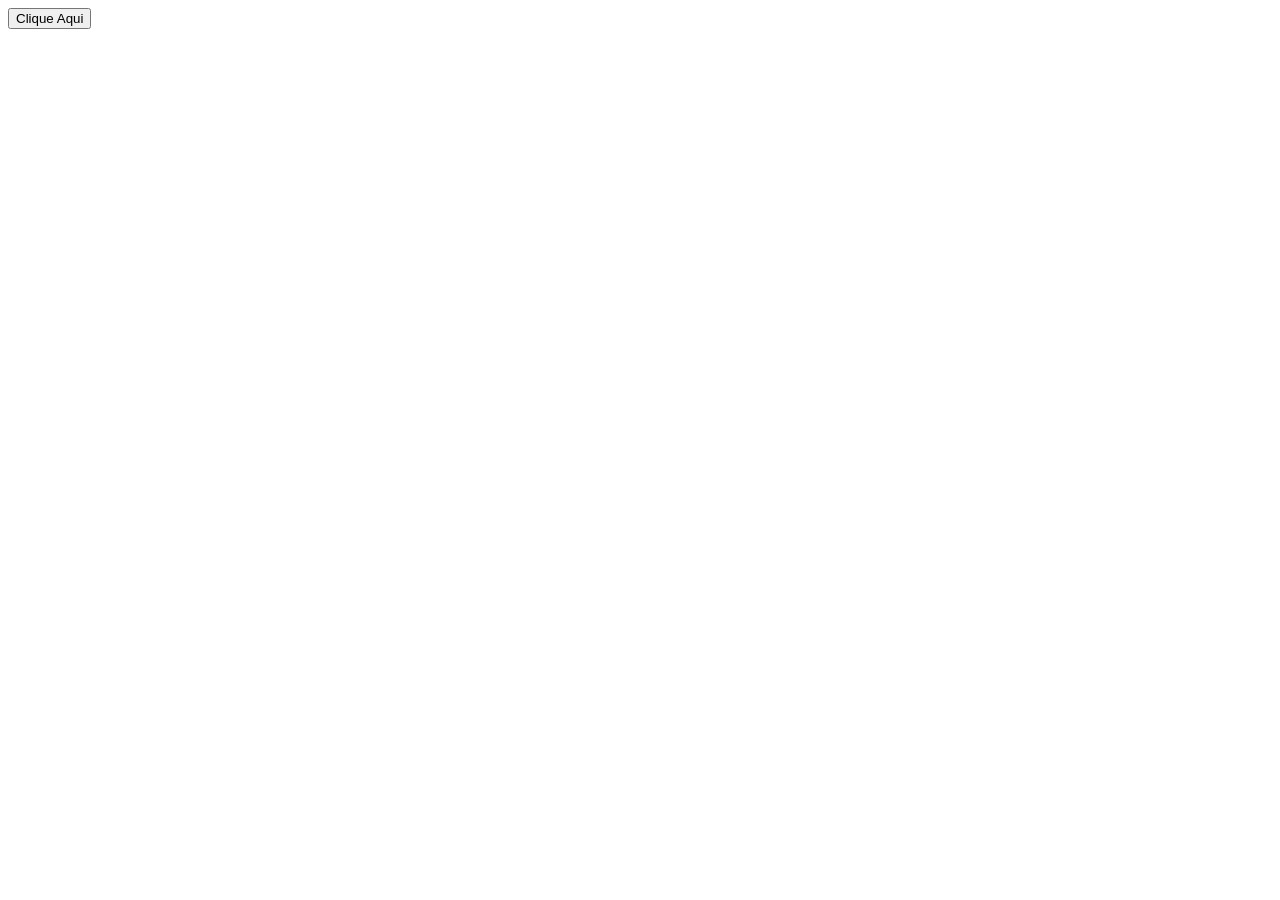
==== index.html @ 39d7e388 "Add files via upload" ====
<!DOCTYPE html>
<html lang="en">
<head>
    <meta charset="UTF-8">
    <meta name="viewport" content="width=device-width, initial-scale=1.0">
    <title>PetSave</title>
</head>
<body>
    <button>Clique Aqui</button>
</body>
</html>
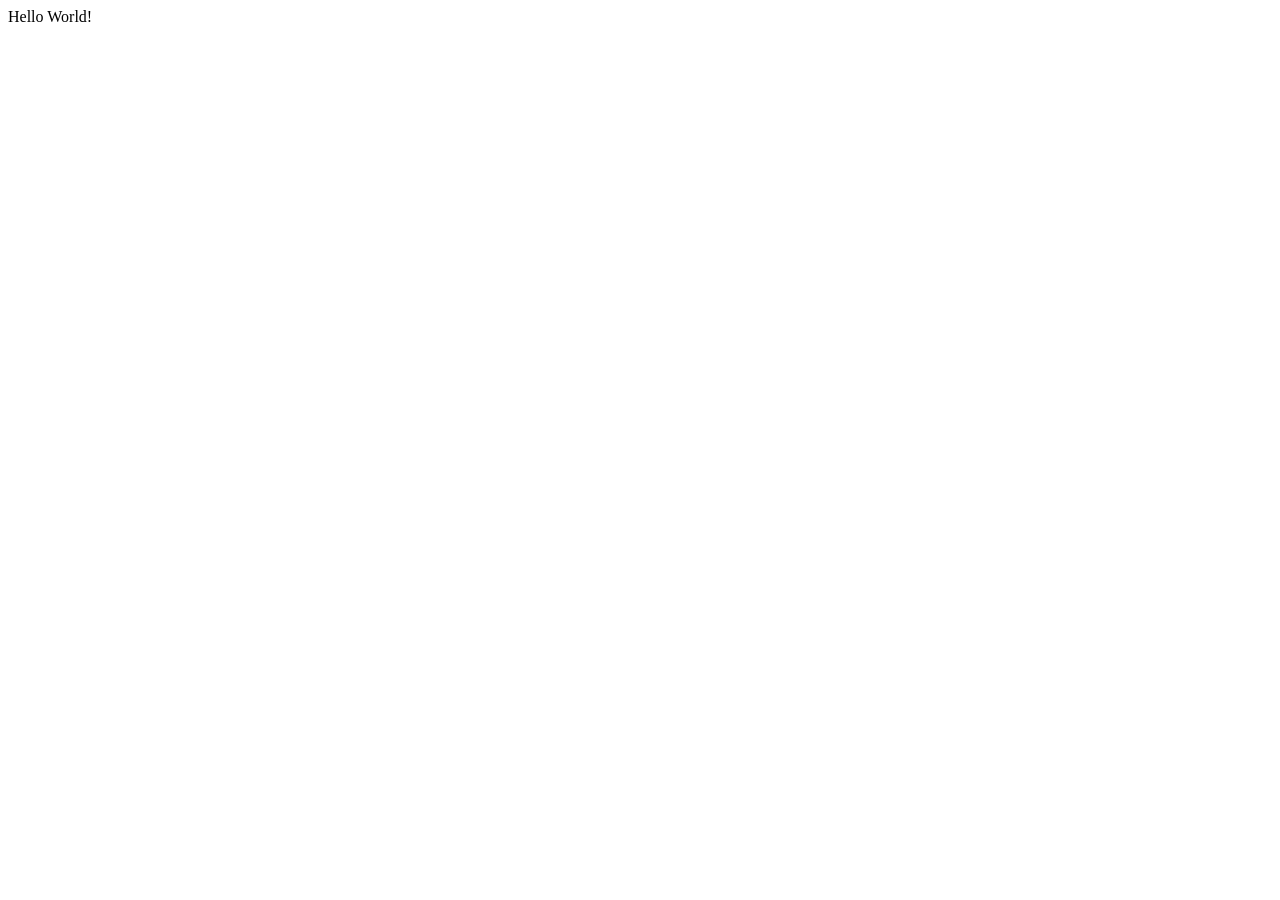
==== commit 3515763b: "Organizado pastas e criado esqueleto do projeto" ====
--- a/index.html
+++ b/index.html
@@ -1,11 +1,13 @@
 <!DOCTYPE html>
-<html lang="en">
+<html lang="pt-br">
 <head>
     <meta charset="UTF-8">
     <meta name="viewport" content="width=device-width, initial-scale=1.0">
     <title>PetSave</title>
+    <link rel="stylesheet" href="./Estilos/style.css">
 </head>
 <body>
-    <button>Clique Aqui</button>
+    Hello World!
+    <script src="../Js/script.js"></script>
 </body>
 </html>
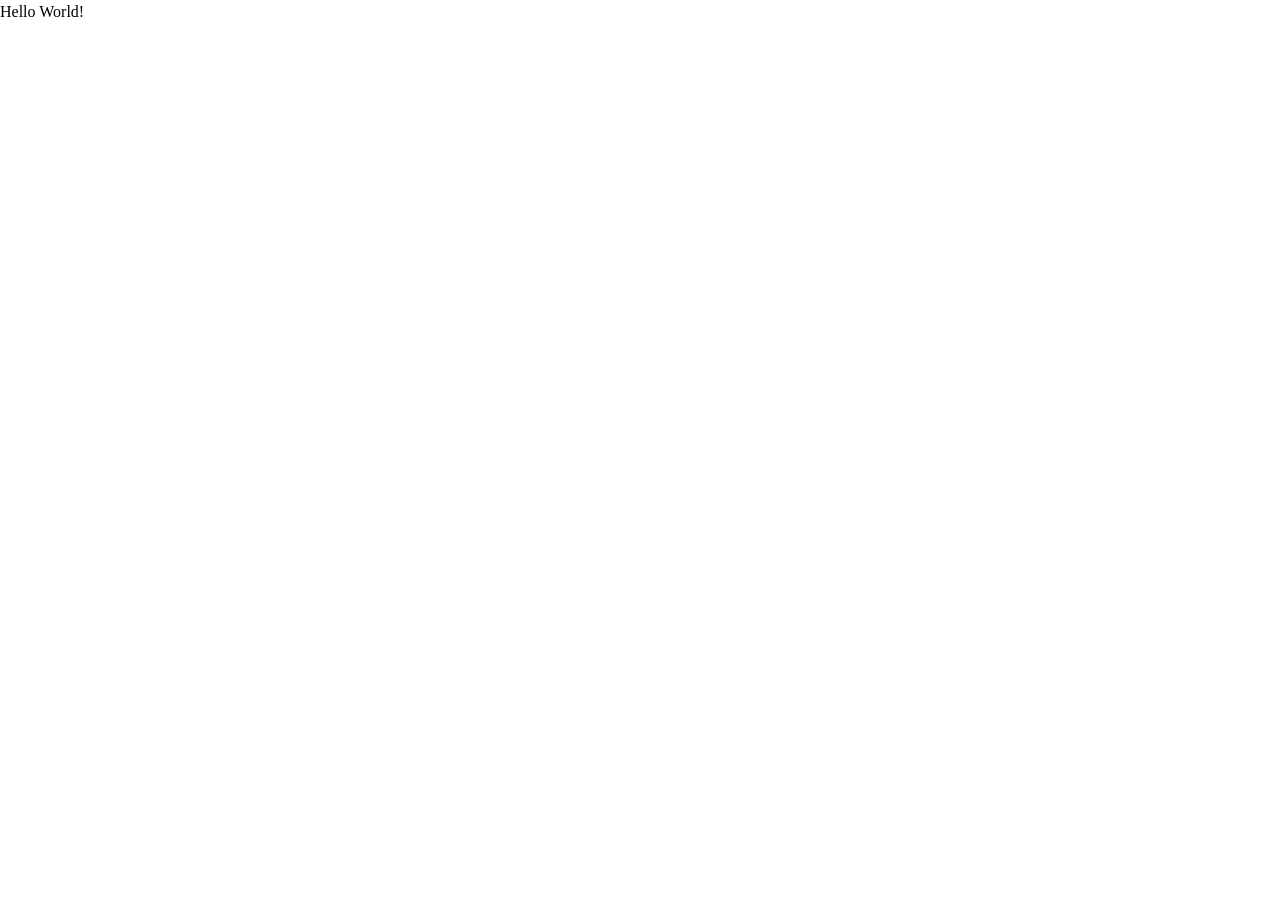
==== commit 81444d03: "Desenvolvido Login e Esqueci senha" ====
--- a/index.html
+++ b/index.html
@@ -4,6 +4,9 @@
     <meta charset="UTF-8">
     <meta name="viewport" content="width=device-width, initial-scale=1.0">
     <title>PetSave</title>
+    <link rel="preconnect" href="https://fonts.googleapis.com">
+    <link rel="preconnect" href="https://fonts.gstatic.com" crossorigin>
+    <link href="https://fonts.googleapis.com/css2?family=Cactus+Classical+Serif&family=Oi&family=Poppins:ital,wght@0,100;0,200;0,300;0,400;0,500;0,600;0,700;0,800;0,900;1,100;1,200;1,300;1,400;1,500;1,600;1,700;1,800;1,900&display=swap" rel="stylesheet">
     <link rel="stylesheet" href="./Estilos/style.css">
 </head>
 <body>
--- a/Estilos/style.css
+++ b/Estilos/style.css
@@ -0,0 +1,149 @@
+/* 1. Use a more-intuitive box-sizing model */
+*, *::before, *::after {
+  box-sizing: border-box;
+}
+
+/* 2. Remove default margin */
+*:not(dialog) {
+  margin: 0;
+}
+
+/* 3. Enable keyword animations */
+@media (prefers-reduced-motion: no-preference) {
+  html {
+    interpolate-size: allow-keywords;
+  }
+}
+
+body {
+  /* 4. Increase line-height */
+  line-height: 1.5;
+  /* 5. Improve text rendering */
+  -webkit-font-smoothing: antialiased;
+}
+
+/* 6. Improve media defaults */
+img, picture, video, canvas, svg {
+  display: block;
+  max-width: 100%;
+}
+
+/* 7. Inherit fonts for form controls */
+input, button, textarea, select {
+  font: inherit;
+}
+
+/* 8. Avoid text overflows */
+p, h1, h2, h3, h4, h5, h6 {
+  overflow-wrap: break-word;
+}
+
+/* 9. Improve line wrapping */
+p {
+  text-wrap: pretty;
+}
+h1, h2, h3, h4, h5, h6 {
+  text-wrap: balance;
+}
+
+/*
+  10. Create a root stacking context
+*/
+#root, #__next {
+  isolation: isolate;
+}
+
+input{
+    display: block;
+    border: 1px solid #FDBC43;
+    border-radius: 5px;
+    padding: 5px 10px;
+    width: 100%;
+    margin-bottom: 20px;
+}
+
+html, body {
+  width: 100%;
+  height: 100%;
+}
+
+
+/* Variáveis Globais */
+
+.titulo-white{
+    font-size: 3rem;
+    color: #fff;
+    font-family: "Oi", "Abril Fatface", Georgia, serif;
+    font-weight: lighter;
+}
+
+.titulo-dark{
+    font-size: 3rem;
+    color: #474747;
+    font-family: "Oi", "Abril Fatface", Georgia, serif;
+    font-weight: lighter;
+}
+
+.titulo-dark-l{
+    font-size: 1.5rem;
+    color: #474747;
+    font-family: "Cactus Classical Serif", "Abril Fatface", Georgia, serif;
+    margin-bottom: 10px;
+}
+
+.fonte-l{
+    font-family: "Poppins", sans-serif;
+    font-size: 1.25rem;
+}
+
+.fonte-r{
+    font-family: "Poppins", sans-serif;
+    font-size: 0.9rem;
+    color: #333;
+}
+
+.white{
+    color: #fff;
+}
+
+.dark{
+    color: #333;
+}
+
+.btn-roxo{
+    font-weight: 600;
+    font-size: 1rem;
+    font-family: "Poppins", sans-serif;
+    color: #fff;
+    background-color: #6567DE;
+    border: none;
+    border-radius: 25px;
+    width: 100%;
+    padding: 10px;
+    box-sizing: border-box;
+    transition: ease .3s;
+}
+
+.btn-roxo:hover{
+    transform: scale(1.01);
+    background-color: #5153c4;
+}
+
+.btn-amarelo{
+    font-weight: 600;
+    display: inline-block;
+    font-size: 1rem;
+    font-family: "Poppins", sans-serif;
+    color: #333;
+    background-color: #FDBC43;
+    border: none;
+    border-radius: 25px;
+    padding: 10px 30px;
+    box-sizing: border-box;
+    transition: ease .3s;
+}
+
+.btn-amarelo:hover{
+    transform: scale(1.01);
+    background-color: #f5b745;
+}
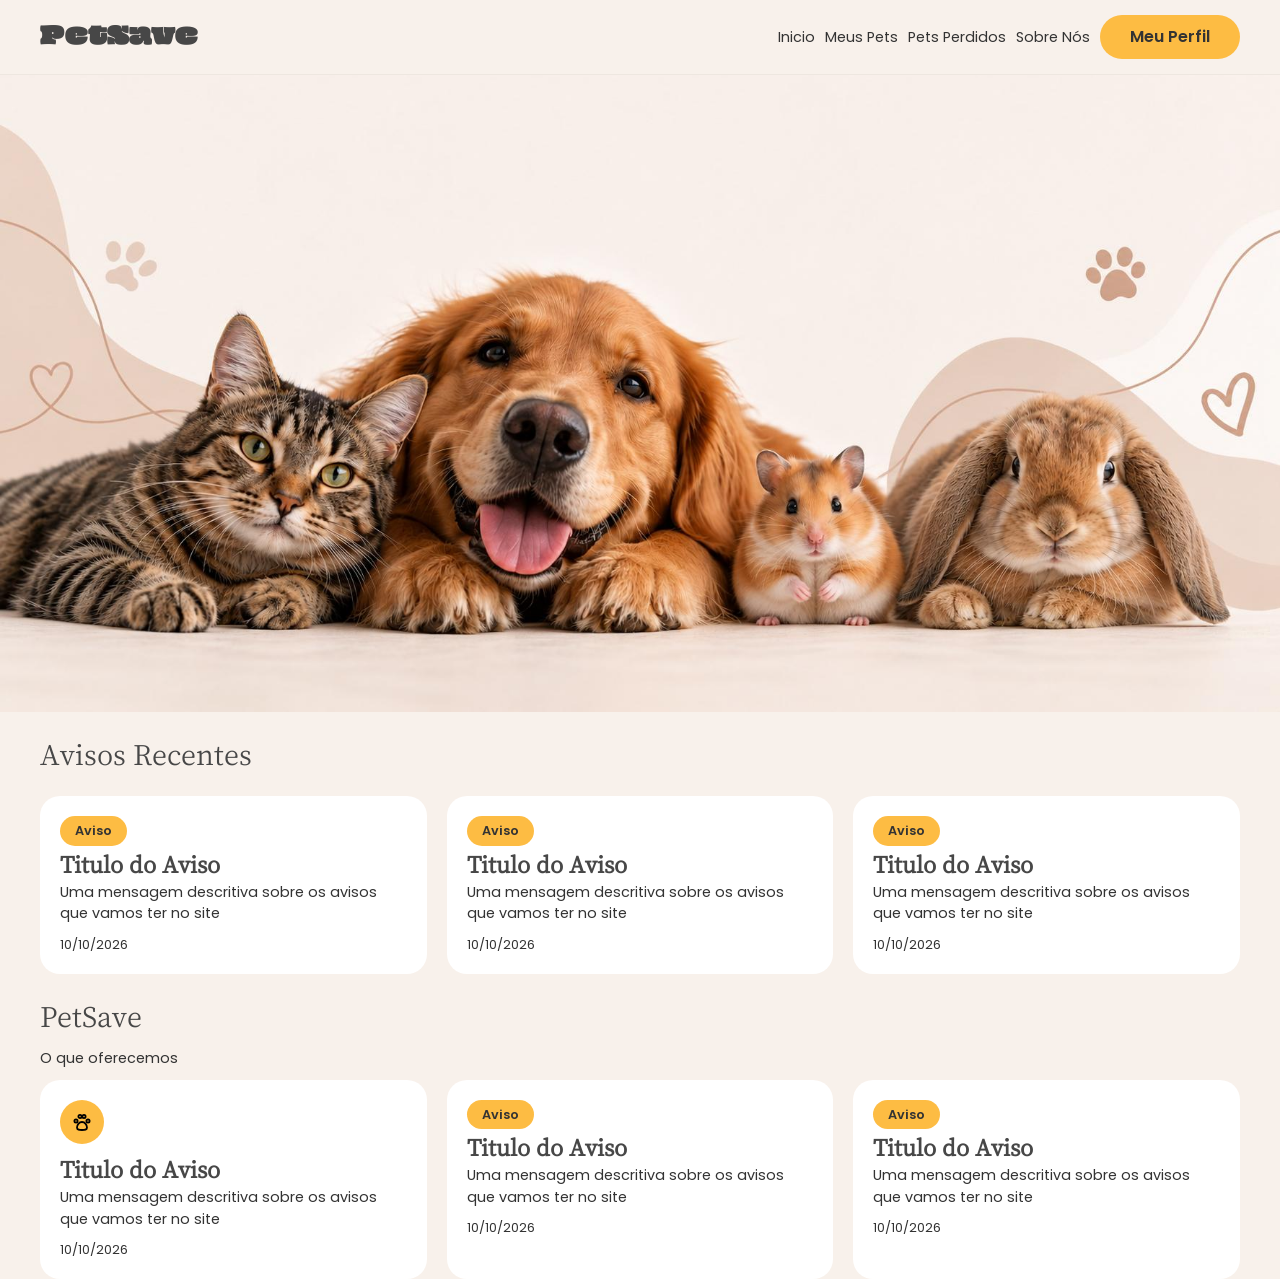
==== commit fe9413be: "Finalizado Login e Iniciado Inicio" ====
--- a/index.html
+++ b/index.html
@@ -8,9 +8,81 @@
     <link rel="preconnect" href="https://fonts.gstatic.com" crossorigin>
     <link href="https://fonts.googleapis.com/css2?family=Cactus+Classical+Serif&family=Oi&family=Poppins:ital,wght@0,100;0,200;0,300;0,400;0,500;0,600;0,700;0,800;0,900;1,100;1,200;1,300;1,400;1,500;1,600;1,700;1,800;1,900&display=swap" rel="stylesheet">
     <link rel="stylesheet" href="./Estilos/style.css">
+    <link rel="stylesheet" href="Estilos/inicio.css">
 </head>
 <body>
-    Hello World!
+    <nav class="nav">
+        <div class="nav-container">
+            <a href="./index.html"><h1 class="titulo-nav">PetSave</h1></a>
+            <ul class="nav-btn">
+                <li><a href="./index.html" class="fonte-r nav-a">Inicio</a></li>
+                <li><a href="./Paginas/meusPets.html" class="fonte-r nav-a">Meus Pets</a></li>
+                <li><a href="./Paginas/petsPerdidos.html" class="fonte-r nav-a">Pets Perdidos</a></li>
+                <li><a href="./Paginas/sobreNos.html" class="fonte-r nav-a">Sobre Nós</a></li>
+                <li><a href="./Paginas/meuPerfil.html" class="btn-amarelo">Meu Perfil</a></li>
+            </ul>
+        </div>
+    </nav>
+    <div>
+        <img src="./Media/Foto_Animais.jpg" alt="">
+    </div>
+
+    <section class="background">
+        <div class="container">
+            <h1 class="titulo-dark-xl">Avisos Recentes</h1>
+            <div class="cards-aviso">
+                <div class="card-aviso">
+                    <h3 class="btn-amarelo-s">Aviso</h3>
+                    <h2 class="titulo-dark-l bold">Titulo do Aviso</h2>
+                    <p class="fonte-r">Uma mensagem descritiva sobre os avisos que vamos ter no site</p>
+                    <p class="fonte-s">10/10/2026</p>
+                </div>
+
+                <div class="card-aviso">
+                    <h3 class="btn-amarelo-s">Aviso</h3>
+                    <h2 class="titulo-dark-l bold">Titulo do Aviso</h2>
+                    <p class="fonte-r">Uma mensagem descritiva sobre os avisos que vamos ter no site</p>
+                    <p class="fonte-s">10/10/2026</p>
+                </div>
+
+                <div class="card-aviso">
+                    <h3 class="btn-amarelo-s">Aviso</h3>
+                    <h2 class="titulo-dark-l bold">Titulo do Aviso</h2>
+                    <p class="fonte-r">Uma mensagem descritiva sobre os avisos que vamos ter no site</p>
+                    <p class="fonte-s">10/10/2026</p>
+                </div>
+            </div>
+        </div>
+    </section>
+
+    <section class="background">
+        <div class="container">
+            <h1 class="titulo-dark-xl">PetSave</h1>
+            <p class="fonte-r">O que oferecemos</p>
+            <div class="cards-petSave">
+                <div class="card-aviso">
+                    <img src="./Media/icones-petsave/icones-petsave/svg/patinha.svg" alt="Pata" class="btn-s">
+                    <h2 class="titulo-dark-l bold">Titulo do Aviso</h2>
+                    <p class="fonte-r">Uma mensagem descritiva sobre os avisos que vamos ter no site</p>
+                    <p class="fonte-s">10/10/2026</p>
+                </div>
+
+                <div class="card-aviso">
+                    <h3 class="btn-amarelo-s">Aviso</h3>
+                    <h2 class="titulo-dark-l bold">Titulo do Aviso</h2>
+                    <p class="fonte-r">Uma mensagem descritiva sobre os avisos que vamos ter no site</p>
+                    <p class="fonte-s">10/10/2026</p>
+                </div>
+
+                <div class="card-aviso">
+                    <h3 class="btn-amarelo-s">Aviso</h3>
+                    <h2 class="titulo-dark-l bold">Titulo do Aviso</h2>
+                    <p class="fonte-r">Uma mensagem descritiva sobre os avisos que vamos ter no site</p>
+                    <p class="fonte-s">10/10/2026</p>
+                </div>
+            </div>
+        </div>
+    </section>
     <script src="../Js/script.js"></script>
 </body>
 </html>
--- a/Estilos/style.css
+++ b/Estilos/style.css
@@ -1,65 +1,159 @@
-/* 1. Use a more-intuitive box-sizing model */
-*, *::before, *::after {
+/* Reset moderno e completo */
+*,
+*::before,
+*::after {
   box-sizing: border-box;
 }
 
-/* 2. Remove default margin */
-*:not(dialog) {
+* {
   margin: 0;
-}
-
-/* 3. Enable keyword animations */
-@media (prefers-reduced-motion: no-preference) {
-  html {
-    interpolate-size: allow-keywords;
-  }
+  padding: 0;
+}
+
+html {
+  -webkit-text-size-adjust: 100%;
+  text-size-adjust: 100%;
+  tab-size: 4;
+  scroll-behavior: smooth;
 }
 
 body {
-  /* 4. Increase line-height */
+  min-height: 100vh;
   line-height: 1.5;
-  /* 5. Improve text rendering */
   -webkit-font-smoothing: antialiased;
-}
-
-/* 6. Improve media defaults */
-img, picture, video, canvas, svg {
+  -moz-osx-font-smoothing: grayscale;
+  text-rendering: optimizeSpeed;
+}
+
+h1, h2, h3, h4, h5, h6 {
+  font-size: inherit;
+  font-weight: inherit;
+  text-wrap: balance;
+}
+
+p, li, figcaption {
+  text-wrap: pretty;
+  overflow-wrap: break-word;
+}
+
+ul, ol, menu {
+  list-style: none;
+}
+
+a {
+  color: inherit;
+  text-decoration: none;
+}
+
+img, picture, video, canvas, svg, audio, iframe, embed, object {
   display: block;
   max-width: 100%;
 }
 
-/* 7. Inherit fonts for form controls */
-input, button, textarea, select {
+img, video {
+  height: auto;
+}
+
+button, input, select, textarea, optgroup {
   font: inherit;
-}
-
-/* 8. Avoid text overflows */
-p, h1, h2, h3, h4, h5, h6 {
-  overflow-wrap: break-word;
-}
-
-/* 9. Improve line wrapping */
-p {
-  text-wrap: pretty;
-}
-h1, h2, h3, h4, h5, h6 {
-  text-wrap: balance;
-}
-
-/*
-  10. Create a root stacking context
-*/
-#root, #__next {
-  isolation: isolate;
+  color: inherit;
+  letter-spacing: inherit;
+  background: none;
+  border: 0;
+  border-radius: 0;
+}
+
+button, [type="button"], [type="submit"], [type="reset"], select, summary {
+  cursor: pointer;
+}
+
+button:disabled, input:disabled, select:disabled, textarea:disabled {
+  cursor: not-allowed;
+}
+
+textarea {
+  resize: vertical;
+}
+
+table {
+  border-collapse: collapse;
+  border-spacing: 0;
+}
+
+th {
+  text-align: inherit;
+}
+
+fieldset {
+  border: 0;
+  min-inline-size: 0;
+}
+
+hr {
+  border: 0;
+  height: 0;
+  border-top: 1px solid;
+  color: inherit;
+}
+
+blockquote, q {
+  quotes: none;
+}
+
+blockquote::before, blockquote::after,
+q::before, q::after {
+  content: "";
+}
+
+small {
+  font-size: 80%;
+}
+
+sub, sup {
+  font-size: 75%;
+  line-height: 0;
+  position: relative;
+  vertical-align: baseline;
+}
+
+sub { bottom: -0.25em; }
+sup { top: -0.5em; }
+
+code, kbd, samp, pre {
+  font-family: ui-monospace, SFMono-Regular, Menlo, Consolas, monospace;
+  font-size: 1em;
+}
+
+[hidden] {
+  display: none !important;
+}
+
+:focus-visible {
+  outline: 2px solid currentColor;
+  outline-offset: 2px;
+}
+
+/* Remove setas de campos numéricos e o X de campos de busca */
+input[type="number"]::-webkit-inner-spin-button,
+input[type="number"]::-webkit-outer-spin-button,
+input[type="search"]::-webkit-search-cancel-button {
+  -webkit-appearance: none;
+  appearance: none;
+}
+input[type="number"] {
+  -moz-appearance: textfield;
+  appearance: textfield;
 }
 
 input{
     display: block;
     border: 1px solid #FDBC43;
     border-radius: 5px;
-    padding: 5px 10px;
+    padding: 10px 15px;
     width: 100%;
     margin-bottom: 20px;
+    font-family: "Poppins", sans-serif;
+    font-size: 0.9rem;
 }
 
 html, body {
@@ -67,6 +161,10 @@
   height: 100%;
 }
 
+img{
+  display: block;
+  max-width: 100%;
+}
 
 /* Variáveis Globais */
 
@@ -84,10 +182,23 @@
     font-weight: lighter;
 }
 
+.titulo-nav{
+    font-size: 1.5rem;
+    color: #474747;
+    font-family: "Oi", "Abril Fatface", Georgia, serif;
+    font-weight: lighter;
+}
+
 .titulo-dark-l{
     font-size: 1.5rem;
     color: #474747;
     font-family: "Cactus Classical Serif", "Abril Fatface", Georgia, serif;
+}
+
+.titulo-dark-xl{
+    font-size: 1.85rem;
+    color: #474747;
+    font-family: "Cactus Classical Serif", "Abril Fatface", Georgia, serif;
     margin-bottom: 10px;
 }
 
@@ -99,6 +210,13 @@
 .fonte-r{
     font-family: "Poppins", sans-serif;
     font-size: 0.9rem;
+    color: #333;
+    margin-bottom: 10px;
+}
+
+.fonte-s{
+    font-family: "Poppins", sans-serif;
+    font-size: 0.8rem;
     color: #333;
 }
 
@@ -147,3 +265,33 @@
     transform: scale(1.01);
     background-color: #f5b745;
 }
+
+.btn-amarelo-s{
+    font-weight: 600;
+    display: inline-block;
+    font-size: 0.80rem;
+    font-family: "Poppins", sans-serif;
+    color: #333;
+    background-color: #FDBC43;
+    border: none;
+    border-radius: 25px;
+    padding: 5px 15px;
+    box-sizing: border-box;
+    transition: ease .3s;
+}
+
+.btn-amarelo-s:hover{
+    transform: scale(1.01);
+    background-color: #f5b745;
+}
+
+.bold{
+  font-weight: bold;
+}
+
+.btn-s{
+  display: inline-block;
+  background-color: #FDBC43;
+  padding: 10px;
+  border-radius: 50%;
+}
--- a/Estilos/inicio.css
+++ b/Estilos/inicio.css
@@ -0,0 +1,86 @@
+body{
+    padding-top: 72px;    /* altura da nav, para o conteúdo não ficar por baixo dela */
+}
+
+.nav{
+    position: fixed;
+    top: 0;
+    left: 0;
+    width: 100%;          /* ocupa a largura toda */
+    box-sizing: border-box;
+    background-color: #f8f1eb;
+    border-bottom: 1px solid #eee7e0;
+    z-index: 100;
+}
+
+.nav-container{
+    padding-top: 15px;
+    padding-bottom: 15px;
+    max-width: 1200px;
+    margin: auto;
+    display: flex;
+    justify-content: space-between;
+    align-items: center;
+}
+
+.nav-btn{
+    display: flex;
+    gap: 10px;
+    align-items: center;
+
+}
+
+.nav-a{
+    position: relative;
+}
+
+.nav-a::before{
+    content: "";
+    position: absolute;
+    width: 0;
+    height: 2px;
+    background-color: #FDBC43;
+    top: 25px;
+    transition: ease-in-out 0.3s;
+}
+
+.nav-a:hover{
+    text-shadow: 0 0 0.5px currentColor, 0 0 0.5px currentColor;
+}
+
+.nav-a:hover::before{
+    width: 100%;
+}
+
+.background{
+    background-color: #f8f1eb;
+}
+
+.container{
+    padding-top: 20px;
+    max-width: 1200px;
+    margin: auto;
+}
+
+.cards-aviso{
+    margin-top: 20px;
+    display: grid;
+    grid-template-columns: repeat(3, 1fr);
+    gap: 20px;
+}
+
+.card-aviso{
+    background-color: #fff;
+    padding: 20px;
+    border-radius: 20px;
+    transition: ease-in-out 0.3s;
+}
+
+.card-aviso:hover{
+    transform: scale(1.02);
+}
+
+.cards-petSave{
+    display: flex;
+    gap: 20px;
+}
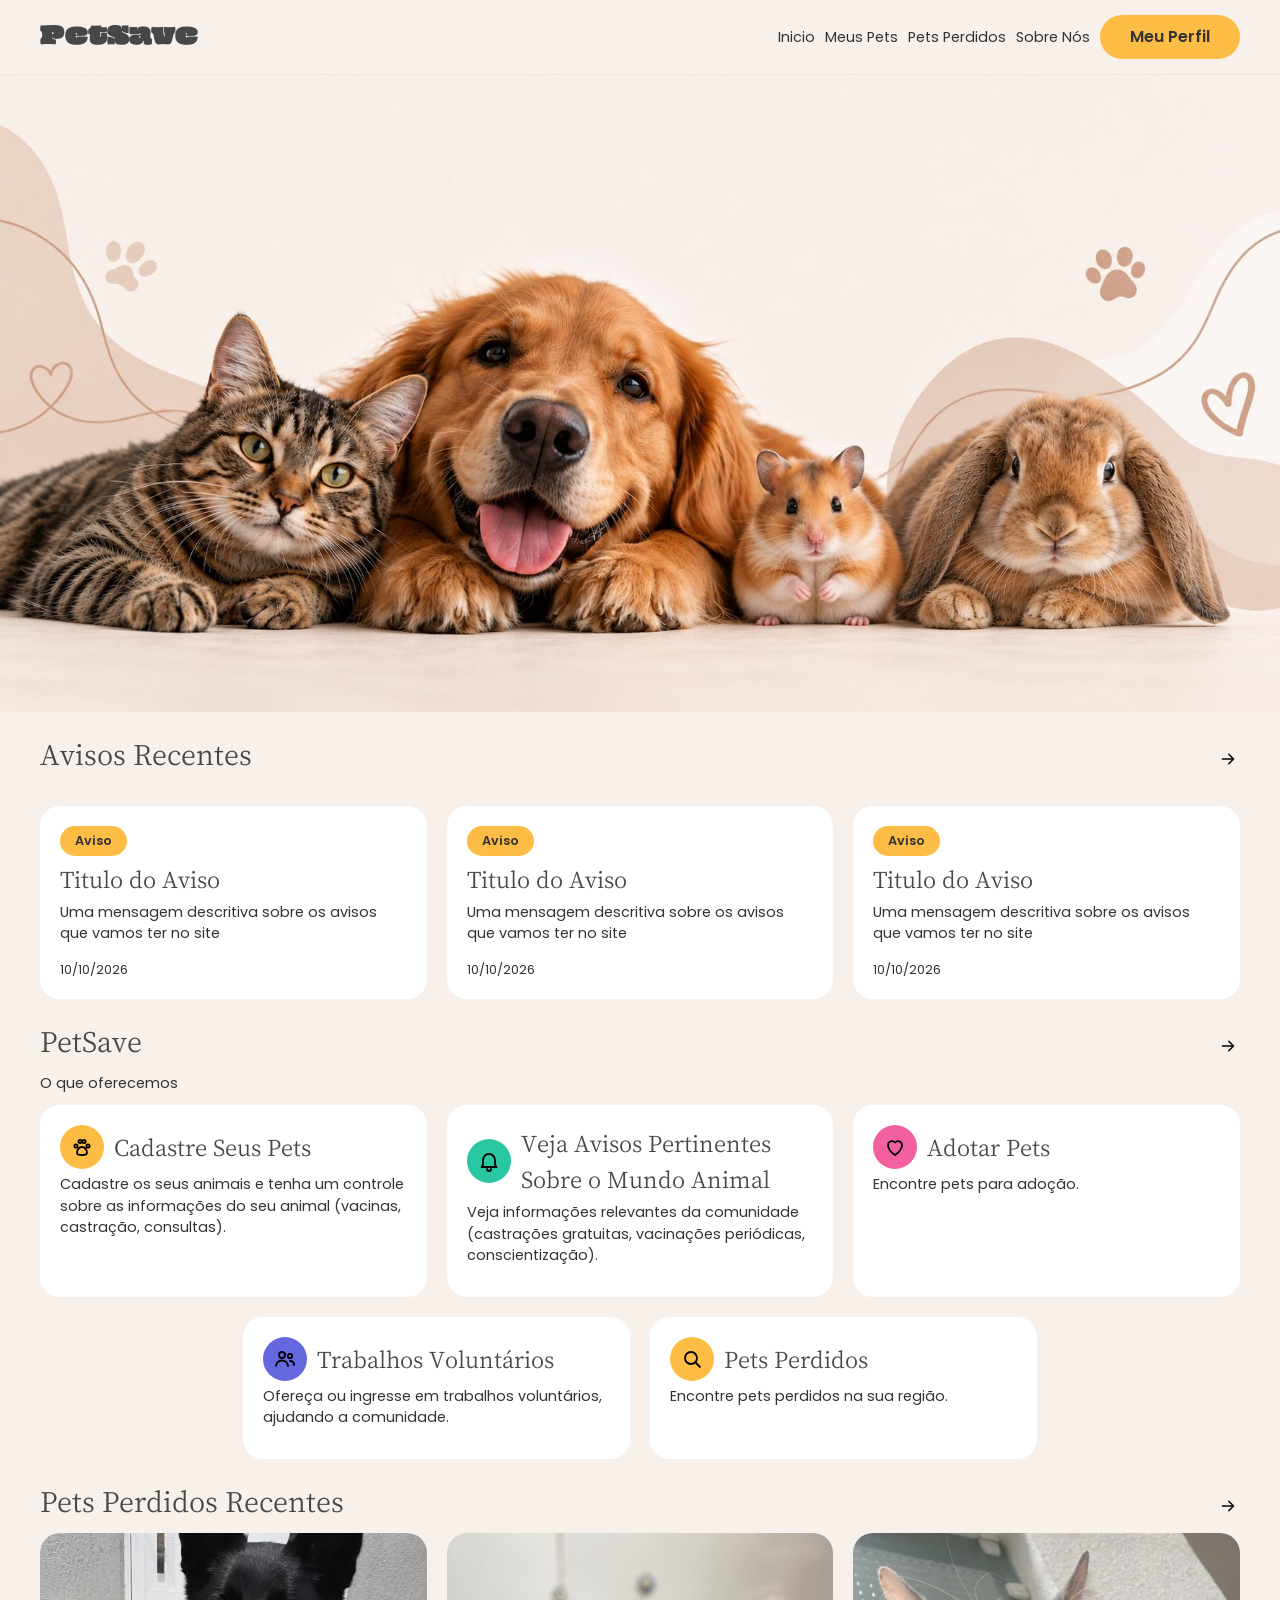
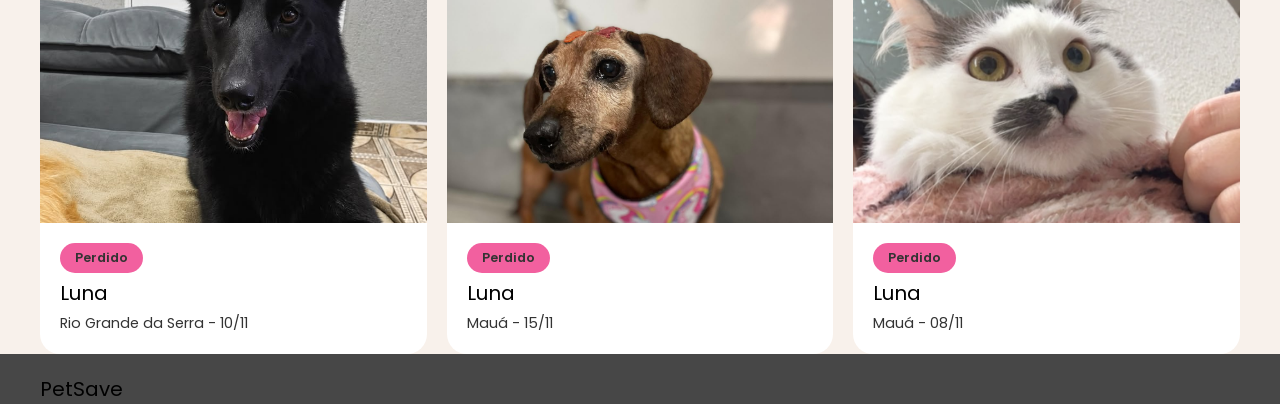
==== commit dede26a7: "Finalizado Página Inicial" ====
--- a/index.html
+++ b/index.html
@@ -1,88 +1,247 @@
-<!DOCTYPE html>
+<!doctype html>
 <html lang="pt-br">
-<head>
-    <meta charset="UTF-8">
-    <meta name="viewport" content="width=device-width, initial-scale=1.0">
+  <head>
+    <meta charset="UTF-8" />
+    <meta name="viewport" content="width=device-width, initial-scale=1.0" />
     <title>PetSave</title>
-    <link rel="preconnect" href="https://fonts.googleapis.com">
-    <link rel="preconnect" href="https://fonts.gstatic.com" crossorigin>
-    <link href="https://fonts.googleapis.com/css2?family=Cactus+Classical+Serif&family=Oi&family=Poppins:ital,wght@0,100;0,200;0,300;0,400;0,500;0,600;0,700;0,800;0,900;1,100;1,200;1,300;1,400;1,500;1,600;1,700;1,800;1,900&display=swap" rel="stylesheet">
-    <link rel="stylesheet" href="./Estilos/style.css">
-    <link rel="stylesheet" href="Estilos/inicio.css">
-</head>
-<body>
+    <link rel="icon" href="/favicon.ico" sizes="48x48" />
+    <link
+      rel="icon"
+      href="/Media/icones-petsave/icones-petsave/svg/favicon.svg"
+      type="image/svg+xml"
+    />
+    <link rel="apple-touch-icon" href="/apple-touch-icon.png" />
+    <link rel="preconnect" href="https://fonts.googleapis.com" />
+    <link rel="preconnect" href="https://fonts.gstatic.com" crossorigin />
+    <link
+      href="https://fonts.googleapis.com/css2?family=Cactus+Classical+Serif&family=Oi&family=Poppins:ital,wght@0,100;0,200;0,300;0,400;0,500;0,600;0,700;0,800;0,900;1,100;1,200;1,300;1,400;1,500;1,600;1,700;1,800;1,900&display=swap"
+      rel="stylesheet"
+    />
+    <link rel="stylesheet" href="./Estilos/style.css" />
+    <link rel="stylesheet" href="Estilos/inicio.css" />
+  </head>
+  <body>
     <nav class="nav">
-        <div class="nav-container">
-            <a href="./index.html"><h1 class="titulo-nav">PetSave</h1></a>
-            <ul class="nav-btn">
-                <li><a href="./index.html" class="fonte-r nav-a">Inicio</a></li>
-                <li><a href="./Paginas/meusPets.html" class="fonte-r nav-a">Meus Pets</a></li>
-                <li><a href="./Paginas/petsPerdidos.html" class="fonte-r nav-a">Pets Perdidos</a></li>
-                <li><a href="./Paginas/sobreNos.html" class="fonte-r nav-a">Sobre Nós</a></li>
-                <li><a href="./Paginas/meuPerfil.html" class="btn-amarelo">Meu Perfil</a></li>
-            </ul>
-        </div>
+      <div class="nav-container">
+        <a href="./index.html"><h1 class="titulo-nav">PetSave</h1></a>
+        <ul class="nav-btn">
+          <li><a href="./index.html" class="fonte-r nav-a">Inicio</a></li>
+          <li>
+            <a href="./Paginas/meusPets.html" class="fonte-r nav-a"
+              >Meus Pets</a
+            >
+          </li>
+          <li>
+            <a href="./Paginas/petsPerdidos.html" class="fonte-r nav-a"
+              >Pets Perdidos</a
+            >
+          </li>
+          <li>
+            <a href="./Paginas/sobreNos.html" class="fonte-r nav-a"
+              >Sobre Nós</a
+            >
+          </li>
+          <li>
+            <a href="./Paginas/meuPerfil.html" class="btn-amarelo"
+              >Meu Perfil</a
+            >
+          </li>
+        </ul>
+      </div>
     </nav>
     <div>
-        <img src="./Media/Foto_Animais.jpg" alt="">
+      <img src="./Media/icones-petsave/Foto_Animais.jpg" alt="" />
     </div>
 
     <section class="background">
-        <div class="container">
-            <h1 class="titulo-dark-xl">Avisos Recentes</h1>
-            <div class="cards-aviso">
-                <div class="card-aviso">
-                    <h3 class="btn-amarelo-s">Aviso</h3>
-                    <h2 class="titulo-dark-l bold">Titulo do Aviso</h2>
-                    <p class="fonte-r">Uma mensagem descritiva sobre os avisos que vamos ter no site</p>
-                    <p class="fonte-s">10/10/2026</p>
-                </div>
-
-                <div class="card-aviso">
-                    <h3 class="btn-amarelo-s">Aviso</h3>
-                    <h2 class="titulo-dark-l bold">Titulo do Aviso</h2>
-                    <p class="fonte-r">Uma mensagem descritiva sobre os avisos que vamos ter no site</p>
-                    <p class="fonte-s">10/10/2026</p>
-                </div>
-
-                <div class="card-aviso">
-                    <h3 class="btn-amarelo-s">Aviso</h3>
-                    <h2 class="titulo-dark-l bold">Titulo do Aviso</h2>
-                    <p class="fonte-r">Uma mensagem descritiva sobre os avisos que vamos ter no site</p>
-                    <p class="fonte-s">10/10/2026</p>
-                </div>
-            </div>
-        </div>
+      <div class="container">
+        <div class="titulo-section">
+          <h1 class="titulo-dark-xl">Avisos Recentes</h1>
+          <a href="./Paginas/avisos.html"
+            ><img
+              src="./Media/icones-petsave/icones-petsave/svg/ver-mais.svg"
+              alt=""
+          /></a>
+        </div>
+        <div class="cards-aviso">
+          <div class="card">
+            <h3 class="btn-amarelo-s">Aviso</h3>
+            <h2 class="titulo-dark-l">Titulo do Aviso</h2>
+            <p class="fonte-r">
+              Uma mensagem descritiva sobre os avisos que vamos ter no site
+            </p>
+            <p class="fonte-s">10/10/2026</p>
+          </div>
+
+          <div class="card">
+            <h3 class="btn-amarelo-s">Aviso</h3>
+            <h2 class="titulo-dark-l">Titulo do Aviso</h2>
+            <p class="fonte-r">
+              Uma mensagem descritiva sobre os avisos que vamos ter no site
+            </p>
+            <p class="fonte-s">10/10/2026</p>
+          </div>
+
+          <div class="card">
+            <h3 class="btn-amarelo-s">Aviso</h3>
+            <h2 class="titulo-dark-l">Titulo do Aviso</h2>
+            <p class="fonte-r">
+              Uma mensagem descritiva sobre os avisos que vamos ter no site
+            </p>
+            <p class="fonte-s">10/10/2026</p>
+          </div>
+        </div>
+      </div>
     </section>
 
     <section class="background">
-        <div class="container">
-            <h1 class="titulo-dark-xl">PetSave</h1>
-            <p class="fonte-r">O que oferecemos</p>
-            <div class="cards-petSave">
-                <div class="card-aviso">
-                    <img src="./Media/icones-petsave/icones-petsave/svg/patinha.svg" alt="Pata" class="btn-s">
-                    <h2 class="titulo-dark-l bold">Titulo do Aviso</h2>
-                    <p class="fonte-r">Uma mensagem descritiva sobre os avisos que vamos ter no site</p>
-                    <p class="fonte-s">10/10/2026</p>
-                </div>
-
-                <div class="card-aviso">
-                    <h3 class="btn-amarelo-s">Aviso</h3>
-                    <h2 class="titulo-dark-l bold">Titulo do Aviso</h2>
-                    <p class="fonte-r">Uma mensagem descritiva sobre os avisos que vamos ter no site</p>
-                    <p class="fonte-s">10/10/2026</p>
-                </div>
-
-                <div class="card-aviso">
-                    <h3 class="btn-amarelo-s">Aviso</h3>
-                    <h2 class="titulo-dark-l bold">Titulo do Aviso</h2>
-                    <p class="fonte-r">Uma mensagem descritiva sobre os avisos que vamos ter no site</p>
-                    <p class="fonte-s">10/10/2026</p>
-                </div>
-            </div>
-        </div>
+      <div class="container">
+        <div class="titulo-section">
+          <h1 class="titulo-dark-xl">PetSave</h1>
+          <a href="./Paginas/avisos.html"
+            ><img
+              src="./Media/icones-petsave/icones-petsave/svg/ver-mais.svg"
+              alt=""
+          /></a>
+        </div>
+        <p class="fonte-r">O que oferecemos</p>
+        <div class="cards-petSave">
+          <div class="card">
+            <div class="aviso-topo">
+              <img
+                src="./Media/icones-petsave/icones-petsave/svg/patinha.svg"
+                alt="Pata"
+                class="btn-s"
+              />
+              <h2 class="titulo-dark-l">Cadastre Seus Pets</h2>
+            </div>
+            <p class="fonte-r">
+              Cadastre os seus animais e tenha um controle sobre as informações
+              do seu animal (vacinas, castração, consultas).
+            </p>
+          </div>
+          <div class="card">
+            <div class="aviso-topo">
+              <img
+                src="./Media/icones-petsave/icones-petsave/svg/sino.svg"
+                alt="Sino"
+                class="btn-s"
+                style="background-color: #29c7a2"
+              />
+              <h2 class="titulo-dark-l">
+                Veja Avisos Pertinentes Sobre o Mundo Animal
+              </h2>
+            </div>
+            <p class="fonte-r">
+              Veja informações relevantes da comunidade (castrações gratuitas,
+              vacinações periódicas, conscientização).
+            </p>
+          </div>
+          <div class="card">
+            <div class="aviso-topo">
+              <img
+                src="./Media/icones-petsave/icones-petsave/svg/coracao.svg"
+                alt="Coracao"
+                class="btn-s"
+                style="background-color: #f2609f"
+              />
+              <h2 class="titulo-dark-l">Adotar Pets</h2>
+            </div>
+            <p class="fonte-r">Encontre pets para adoção.</p>
+          </div>
+          <div class="card">
+            <div class="aviso-topo">
+              <img
+                src="./Media/icones-petsave/icones-petsave/svg/pessoas.svg"
+                alt="Pata"
+                class="btn-s"
+                style="background-color: #6567de"
+              />
+              <h2 class="titulo-dark-l">Trabalhos Voluntários</h2>
+            </div>
+            <p class="fonte-r">
+              Ofereça ou ingresse em trabalhos voluntários, ajudando a
+              comunidade.
+            </p>
+          </div>
+          <div class="card">
+            <div class="aviso-topo">
+              <img
+                src="./Media/icones-petsave/icones-petsave/svg/lupa.svg"
+                alt="Pata"
+                class="btn-s"
+              />
+              <h2 class="titulo-dark-l">Pets Perdidos</h2>
+            </div>
+            <p class="fonte-r">Encontre pets perdidos na sua região.</p>
+          </div>
+        </div>
+      </div>
     </section>
+
+    <section class="background">
+      <div class="container">
+        <div class="titulo-section">
+          <h1 class="titulo-dark-xl">Pets Perdidos Recentes</h1>
+          <a href="./Paginas/avisos.html"
+            ><img
+              src="./Media/icones-petsave/icones-petsave/svg/ver-mais.svg"
+              alt=""
+          /></a>
+        </div>
+        <div class="cards-perdido">
+          <div class="card-perdido">
+            <img
+              src="./Media/pets/pet3.jpeg"
+              alt=""
+              class="card-perdido-foto"
+            />
+            <div class="card-perdido-txt">
+              <h2 class="btn-amarelo-s" style="background-color: #f2609f">
+                Perdido
+              </h2>
+              <h3 class="fonte-l">Luna</h3>
+              <p class="fonte-r">Rio Grande da Serra - 10/11</p>
+            </div>
+          </div>
+          <div class="card-perdido">
+            <img
+              src="./Media/pets/pet1.jpeg"
+              alt=""
+              class="card-perdido-foto"
+            />
+            <div class="card-perdido-txt">
+              <h2 class="btn-amarelo-s" style="background-color: #f2609f">
+                Perdido
+              </h2>
+              <h3 class="fonte-l">Luna</h3>
+              <p class="fonte-r">Mauá - 15/11</p>
+            </div>
+          </div>
+          <div class="card-perdido">
+            <img
+              src="./Media/pets/pet2.jpeg"
+              alt=""
+              class="card-perdido-foto"
+            />
+            <div class="card-perdido-txt">
+              <h2 class="btn-amarelo-s" style="background-color: #f2609f">
+                Perdido
+              </h2>
+              <h3 class="fonte-l">Luna</h3>
+              <p class="fonte-r">Mauá - 08/11</p>
+            </div>
+          </div>
+        </div>
+      </div>
+    </section>
+    <footer class="background-dark">
+      <div class="container">
+        <div>
+            <h2 class="fonte-l">PetSave</h2>
+        </div>
+      </div>
+    </footer>
     <script src="../Js/script.js"></script>
-</body>
-</html>+  </body>
+</html>
--- a/Estilos/inicio.css
+++ b/Estilos/inicio.css
@@ -1,86 +1,157 @@
-body{
-    padding-top: 72px;    /* altura da nav, para o conteúdo não ficar por baixo dela */
+body {
+  padding-top: 72px; /* altura da nav, para o conteúdo não ficar por baixo dela */
 }
 
-.nav{
-    position: fixed;
-    top: 0;
-    left: 0;
-    width: 100%;          /* ocupa a largura toda */
-    box-sizing: border-box;
-    background-color: #f8f1eb;
-    border-bottom: 1px solid #eee7e0;
-    z-index: 100;
+.nav {
+  position: fixed;
+  top: 0;
+  left: 0;
+  width: 100%; /* ocupa a largura toda */
+  box-sizing: border-box;
+  background-color: #f8f1eb;
+  border-bottom: 1px solid #eee7e0;
+  z-index: 100;
 }
 
-.nav-container{
-    padding-top: 15px;
-    padding-bottom: 15px;
-    max-width: 1200px;
-    margin: auto;
-    display: flex;
-    justify-content: space-between;
-    align-items: center;
+.nav-container {
+  padding-top: 15px;
+  padding-bottom: 15px;
+  max-width: 1200px;
+  margin: auto;
+  display: flex;
+  justify-content: space-between;
+  align-items: center;
 }
 
-.nav-btn{
-    display: flex;
-    gap: 10px;
-    align-items: center;
-
+.nav-btn {
+  display: flex;
+  gap: 10px;
+  align-items: center;
 }
 
-.nav-a{
-    position: relative;
+.nav-a {
+  position: relative;
 }
 
-.nav-a::before{
-    content: "";
-    position: absolute;
-    width: 0;
-    height: 2px;
-    background-color: #FDBC43;
-    top: 25px;
-    transition: ease-in-out 0.3s;
+.nav-a::before {
+  content: "";
+  position: absolute;
+  width: 0;
+  height: 2px;
+  background-color: #fdbc43;
+  top: 25px;
+  transition: ease-in-out 0.3s;
 }
 
-.nav-a:hover{
-    text-shadow: 0 0 0.5px currentColor, 0 0 0.5px currentColor;
+.nav-a:hover {
+  text-shadow:
+    0 0 0.5px currentColor,
+    0 0 0.5px currentColor;
 }
 
-.nav-a:hover::before{
-    width: 100%;
+.nav-a:hover::before {
+  width: 100%;
 }
 
-.background{
-    background-color: #f8f1eb;
+.background {
+  background-color: #f8f1eb;
 }
 
-.container{
-    padding-top: 20px;
-    max-width: 1200px;
-    margin: auto;
+.background-dark {
+  background-color: #474747;
 }
 
-.cards-aviso{
-    margin-top: 20px;
+.container {
+  padding-top: 20px;
+  max-width: 1200px;
+  margin: auto;
+}
+
+.cards-aviso {
+  margin-top: 20px;
+  display: grid;
+  grid-template-columns: repeat(3, 1fr);
+  gap: 20px;
+}
+
+.card {
+  background-color: #fff;
+  padding: 20px;
+  border-radius: 20px;
+  transition: ease-in-out 0.3s;
+  display: flex;
+  flex-direction: column;
+  align-items: start;
+  gap: 5px;
+  flex: 0 0 calc((100% - 40px) / 3);
+  box-sizing: border-box;
+}
+
+.card:hover {
+  transform: scale(1.02);
+}
+
+.cards-petSave {
+  display: flex;
+  gap: 20px;
+  flex-wrap: wrap;
+  justify-content: center;
+}
+
+.aviso-topo {
+  display: flex;
+  gap: 10px;
+  align-items: center;
+}
+
+.titulo-section {
+  display: flex;
+  align-items: center;
+  justify-content: space-between;
+}
+
+.titulo-section img {
+  transform: scale(0.8);
+  transition: ease-in-out 0.1s;
+}
+
+.titulo-section img:hover {
+  transform: scale(0.8);
+  transform: translateX(5px);
+}
+.cards-perdido{
     display: grid;
     grid-template-columns: repeat(3, 1fr);
-    gap: 20px;
+    gap: 20px   ;
 }
 
-.card-aviso{
-    background-color: #fff;
-    padding: 20px;
+.card-perdido{
+    display: flex;
+    flex-direction: column;
+    align-items: start;
+    gap: 10px;
     border-radius: 20px;
-    transition: ease-in-out 0.3s;
+    overflow: hidden;
+    background: #fff;
 }
 
-.card-aviso:hover{
-    transform: scale(1.02);
+.card-perdido-foto{
+    display: block;
+    width: 100%;
+    aspect-ratio: 4/3;
+    object-fit: cover;
+    object-position: 50% 30%;
+    transition: aspect-ratio 0.3s ease-in-out;
 }
 
-.cards-petSave{
+.card-perdido:hover .card-perdido-foto{
+    aspect-ratio: 1/1;
+}
+
+.card-perdido-txt{
     display: flex;
-    gap: 20px;
+    flex-direction: column;
+    gap: 5px;
+    align-items: start;
+    padding: 10px 20px;
 }
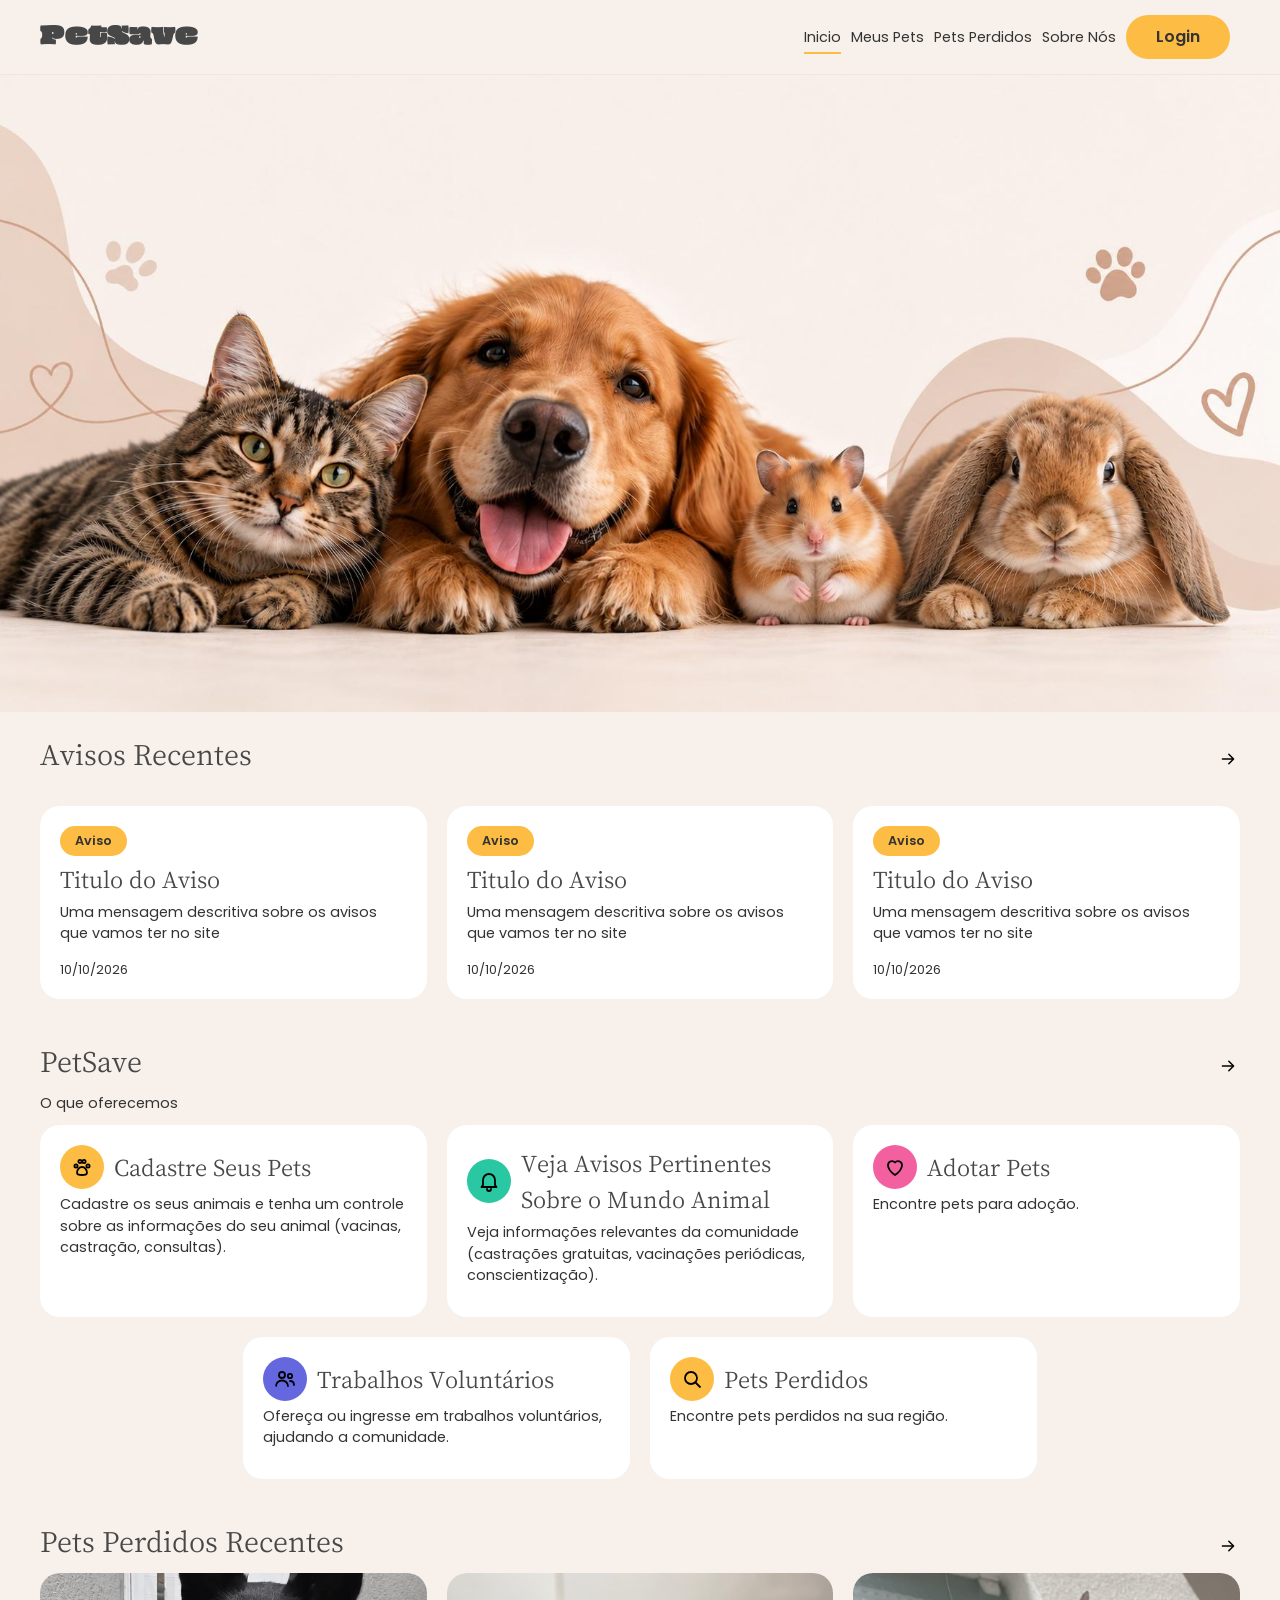
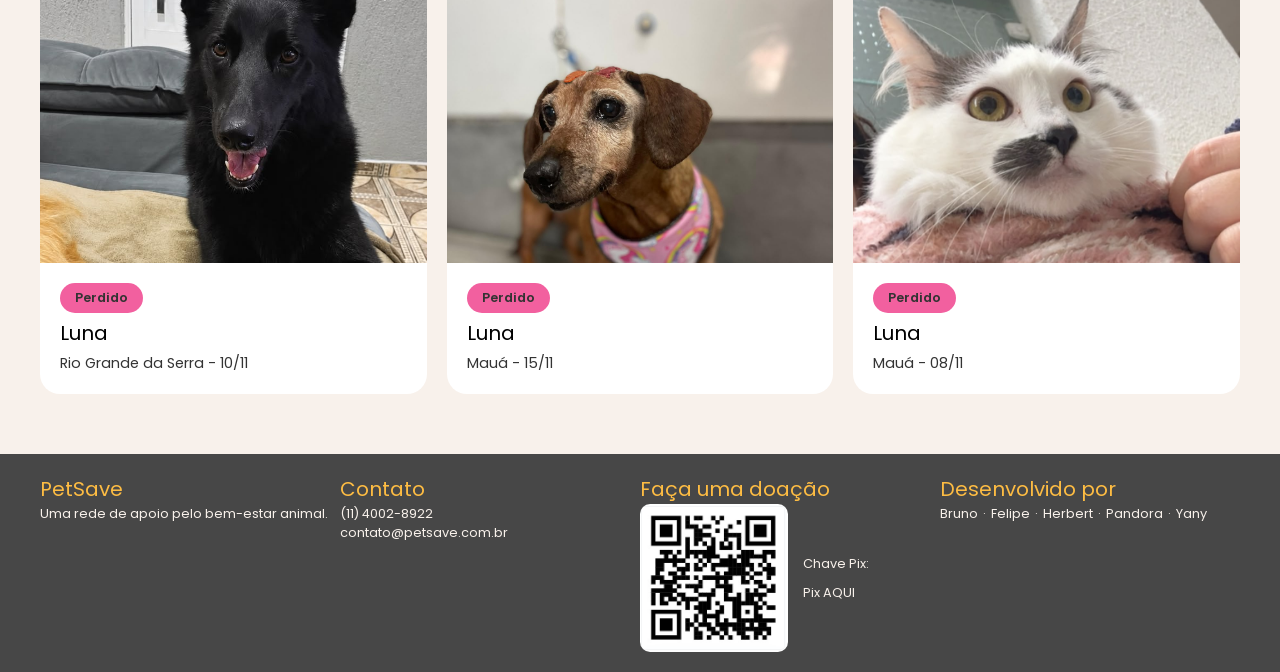
==== commit 0f34385a: "Finalizado Inicio e Implentado autenticacao basica" ====
--- a/index.html
+++ b/index.html
@@ -25,7 +25,7 @@
       <div class="nav-container">
         <a href="./index.html"><h1 class="titulo-nav">PetSave</h1></a>
         <ul class="nav-btn">
-          <li><a href="./index.html" class="fonte-r nav-a">Inicio</a></li>
+          <li><a href="./index.html" class="fonte-r nav-a atual">Inicio</a></li>
           <li>
             <a href="./Paginas/meusPets.html" class="fonte-r nav-a"
               >Meus Pets</a
@@ -42,8 +42,17 @@
             >
           </li>
           <li>
-            <a href="./Paginas/meuPerfil.html" class="btn-amarelo"
-              >Meu Perfil</a
+            <a href="./Paginas/meuPerfil.html" class="btn-amarelo userName"
+              >Login
+            </a>
+          </li>
+          <li>
+            <a
+              class="fonte-s"
+              style="cursor: pointer"
+              data-auth="logado"
+              id="sair"
+              >Sair</a
             >
           </li>
         </ul>
@@ -237,11 +246,44 @@
     </section>
     <footer class="background-dark">
       <div class="container">
-        <div>
-            <h2 class="fonte-l">PetSave</h2>
+        <div class="footer">
+          <div>
+            <h2 class="fonte-l" style="color: #fdbc43">PetSave</h2>
+            <p class="fonte-s" style="color: #f8f1eb;">Uma rede de apoio pelo bem-estar animal.</p>
+          </div>
+          <div>
+            <h2 class="fonte-l" style="color: #fdbc43">Contato</h2>
+            <p class="fonte-s" style="color: #f8f1eb;">(11) 4002-8922</p>
+            <p class="fonte-s" style="color: #f8f1eb;">contato@petsave.com.br</p>
+          </div>
+          <div>
+            <h2 class="fonte-l" style="color: #fdbc43">Faça uma doação</h2>
+            <div class="footer-pix">
+              <img src="./Media/pix.jpeg" alt="pix" class="footer-pix-imagem"/>
+              <div class="pix-info">
+              <p class="fonte-s" style="color: #f8f1eb;">Chave Pix:</p>
+              <p class="fonte-s" style="color: #f8f1eb;">Pix AQUI</p>
+              </div>
+            </div>
+          </div>
+          <div>
+            <h2 class="fonte-l" style="color: #fdbc43">Desenvolvido por</h2>
+            <div class="footer-nomes">
+              <p class="fonte-s" style="color: #f8f1eb;">Bruno</p>
+              <p class="fonte-s" style="color: #f8f1eb;">·</p>
+              <p class="fonte-s" style="color: #f8f1eb;">Felipe</p>
+              <p class="fonte-s" style="color: #f8f1eb;">·</p>
+              <p class="fonte-s" style="color: #f8f1eb;">Herbert</p>
+              <p class="fonte-s" style="color: #f8f1eb;">·</p>
+              <p class="fonte-s" style="color: #f8f1eb;">Pandora</p>
+              <p class="fonte-s" style="color: #f8f1eb;">·</p>
+              <p class="fonte-s" style="color: #f8f1eb;">Yany</p>
+            </div>
+          </div>
         </div>
       </div>
     </footer>
-    <script src="../Js/script.js"></script>
+    <script src="../Js/script.js" type="module"></script>
+    <script src="./Js/autenticacao.js" type="module"></script>
   </body>
 </html>
--- a/Estilos/style.css
+++ b/Estilos/style.css
@@ -165,6 +165,8 @@
   display: block;
   max-width: 100%;
 }
+
+[hidden]{ display: none !important; }
 
 /* Variáveis Globais */
 
@@ -294,4 +296,109 @@
   background-color: #FDBC43;
   padding: 10px;
   border-radius: 50%;
+}
+
+.background {
+  background-color: #f8f1eb;
+}
+
+.background-dark {
+  background-color: #474747;
+}
+
+.container {
+  padding-top: 20px;
+  padding-bottom: 20px;
+  max-width: 1200px;
+  margin: auto;
+}
+
+.nav {
+  position: fixed;
+  top: 0;
+  left: 0;
+  width: 100%; /* ocupa a largura toda */
+  box-sizing: border-box;
+  background-color: #f8f1eb;
+  border-bottom: 1px solid #eee7e0;
+  z-index: 100;
+}
+
+.nav-container {
+  padding-top: 15px;
+  padding-bottom: 15px;
+  max-width: 1200px;
+  margin: auto;
+  display: flex;
+  justify-content: space-between;
+  align-items: center;
+}
+
+.nav-btn {
+  display: flex;
+  gap: 10px;
+  align-items: center;
+}
+
+.nav-a {
+  position: relative;
+}
+
+.nav-a::before {
+  content: "";
+  position: absolute;
+  width: 0;
+  height: 2px;
+  background-color: #fdbc43;
+  top: 25px;
+  transition: ease-in-out 0.3s;
+}
+
+.nav-a.atual::before{
+  width: 100%;
+}
+
+.nav-a:hover {
+  text-shadow:
+    0 0 0.5px currentColor,
+    0 0 0.5px currentColor;
+}
+
+.nav-a:hover::before {
+  width: 100%;
+}
+
+.footer{
+  display: grid;
+  grid-template-columns: repeat(4, 1fr);
+  justify-content: space-between;
+}
+
+.footer-nomes{
+  display: flex;
+  gap: 5px;
+  flex-wrap: wrap;
+}
+
+.footer-pix{
+  display: grid;
+  grid-template-columns: 1fr 1fr;
+  justify-content: center;
+  align-items: start;
+  gap: 5px;
+}
+
+.footer-pix p{
+  grid-column: 2;
+}
+
+.footer-pix img{
+  border-radius: 10px;
+}
+
+.pix-info{
+  display: grid;
+  gap: 10px;
+  justify-content: start;
+  align-self: center;
 }
--- a/Estilos/inicio.css
+++ b/Estilos/inicio.css
@@ -1,70 +1,5 @@
 body {
   padding-top: 72px; /* altura da nav, para o conteúdo não ficar por baixo dela */
-}
-
-.nav {
-  position: fixed;
-  top: 0;
-  left: 0;
-  width: 100%; /* ocupa a largura toda */
-  box-sizing: border-box;
-  background-color: #f8f1eb;
-  border-bottom: 1px solid #eee7e0;
-  z-index: 100;
-}
-
-.nav-container {
-  padding-top: 15px;
-  padding-bottom: 15px;
-  max-width: 1200px;
-  margin: auto;
-  display: flex;
-  justify-content: space-between;
-  align-items: center;
-}
-
-.nav-btn {
-  display: flex;
-  gap: 10px;
-  align-items: center;
-}
-
-.nav-a {
-  position: relative;
-}
-
-.nav-a::before {
-  content: "";
-  position: absolute;
-  width: 0;
-  height: 2px;
-  background-color: #fdbc43;
-  top: 25px;
-  transition: ease-in-out 0.3s;
-}
-
-.nav-a:hover {
-  text-shadow:
-    0 0 0.5px currentColor,
-    0 0 0.5px currentColor;
-}
-
-.nav-a:hover::before {
-  width: 100%;
-}
-
-.background {
-  background-color: #f8f1eb;
-}
-
-.background-dark {
-  background-color: #474747;
-}
-
-.container {
-  padding-top: 20px;
-  max-width: 1200px;
-  margin: auto;
 }
 
 .cards-aviso {
@@ -119,39 +54,40 @@
   transform: scale(0.8);
   transform: translateX(5px);
 }
-.cards-perdido{
-    display: grid;
-    grid-template-columns: repeat(3, 1fr);
-    gap: 20px   ;
+.cards-perdido {
+  display: grid;
+  grid-template-columns: repeat(3, 1fr);
+  gap: 20px;
+  padding-bottom: 40px;
 }
 
-.card-perdido{
-    display: flex;
-    flex-direction: column;
-    align-items: start;
-    gap: 10px;
-    border-radius: 20px;
-    overflow: hidden;
-    background: #fff;
+.card-perdido {
+  display: flex;
+  flex-direction: column;
+  align-items: start;
+  gap: 10px;
+  border-radius: 20px;
+  overflow: hidden;
+  background: #fff;
 }
 
-.card-perdido-foto{
-    display: block;
-    width: 100%;
-    aspect-ratio: 4/3;
-    object-fit: cover;
-    object-position: 50% 30%;
-    transition: aspect-ratio 0.3s ease-in-out;
+.card-perdido-foto {
+  display: block;
+  width: 100%;
+  aspect-ratio: 4/3;
+  object-fit: cover;
+  object-position: 50% 30%;
+  transition: aspect-ratio 0.3s ease-in-out;
 }
 
-.card-perdido:hover .card-perdido-foto{
-    aspect-ratio: 1/1;
+.card-perdido:hover .card-perdido-foto {
+  aspect-ratio: 1/1;
 }
 
-.card-perdido-txt{
-    display: flex;
-    flex-direction: column;
-    gap: 5px;
-    align-items: start;
-    padding: 10px 20px;
-}+.card-perdido-txt {
+  display: flex;
+  flex-direction: column;
+  gap: 5px;
+  align-items: start;
+  padding: 10px 20px;
+}
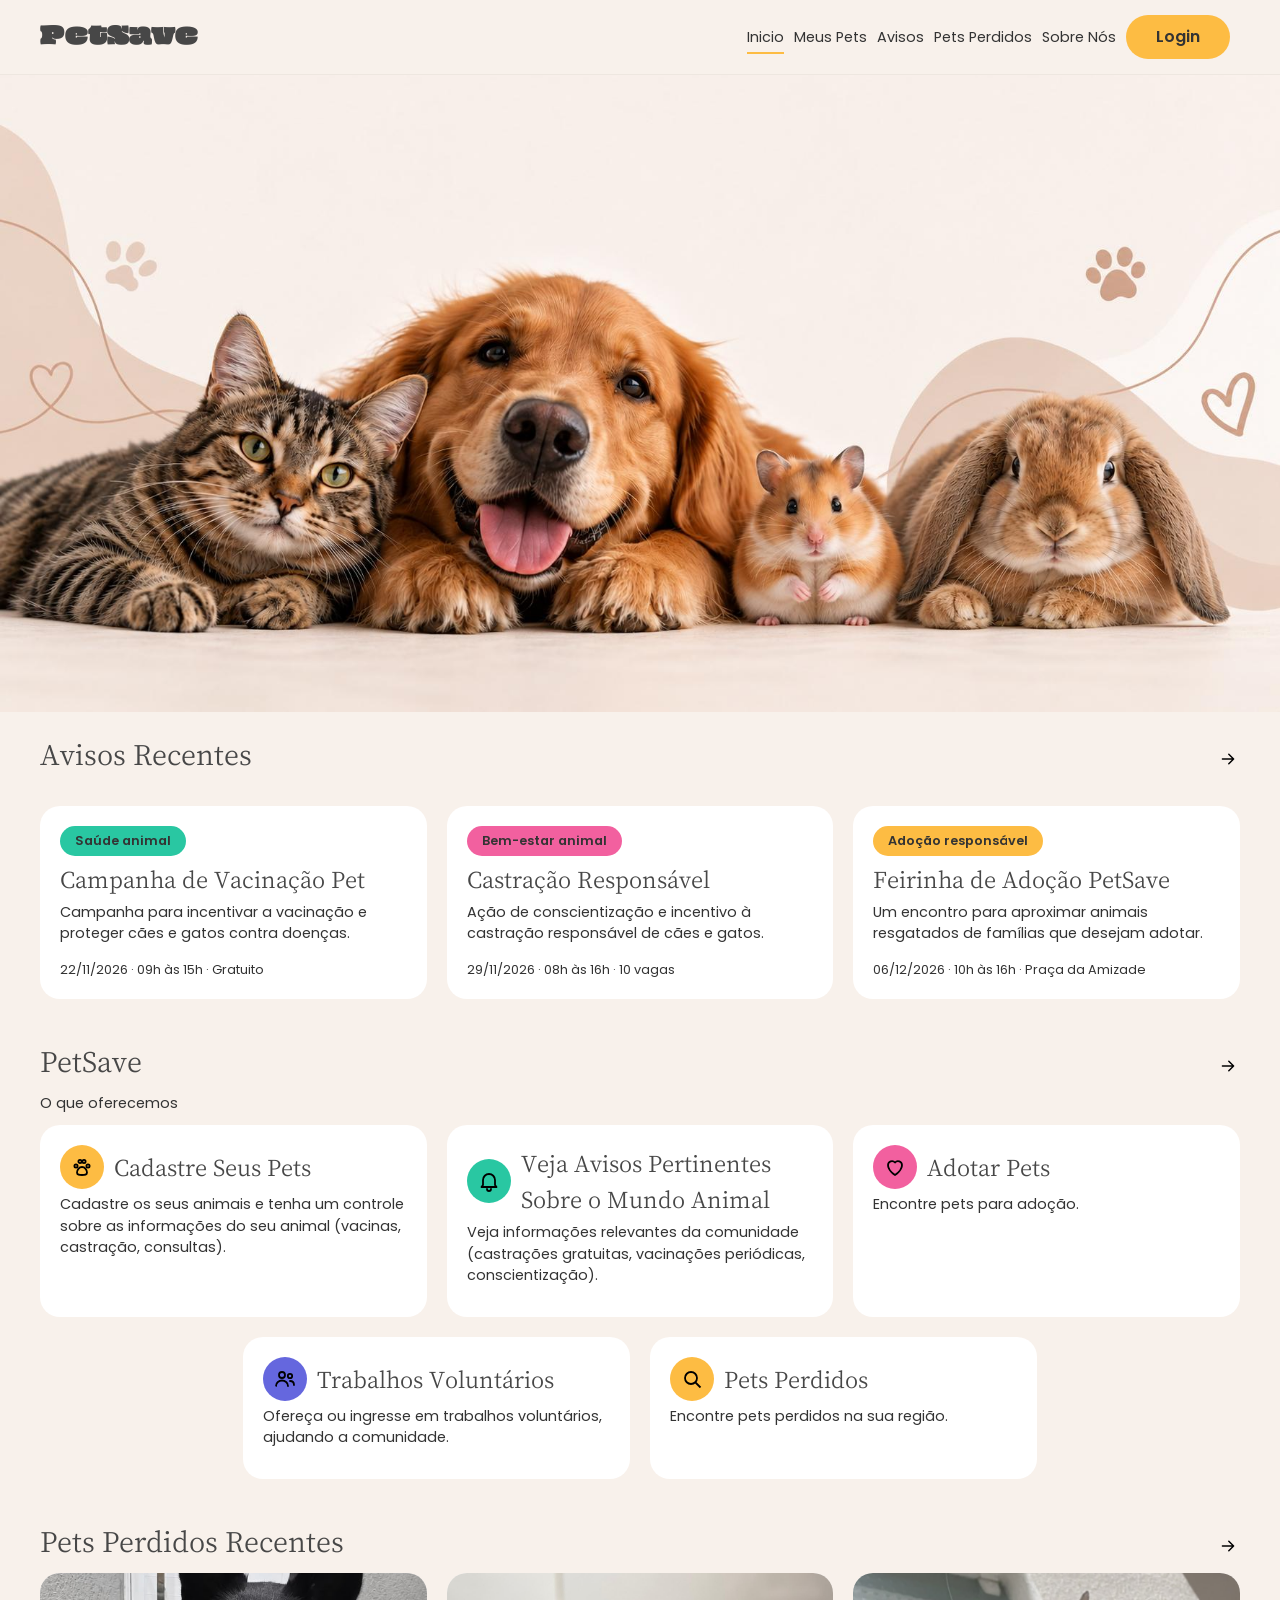
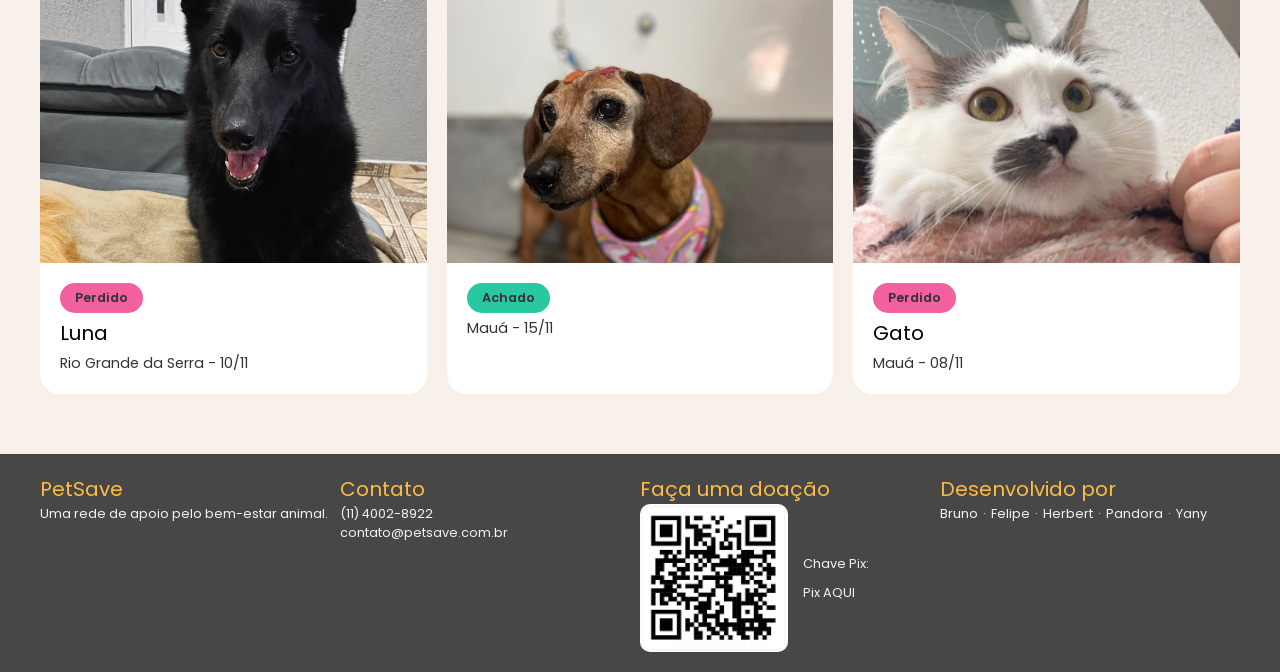
==== commit 398d4f15: "Finalizado" ====
--- a/index.html
+++ b/index.html
@@ -32,6 +32,9 @@
             >
           </li>
           <li>
+            <a href="./Paginas/avisos.html" class="fonte-r nav-a">Avisos</a>
+          </li>
+          <li>
             <a href="./Paginas/petsPerdidos.html" class="fonte-r nav-a"
               >Pets Perdidos</a
             >
@@ -58,8 +61,8 @@
         </ul>
       </div>
     </nav>
-    <div>
-      <img src="./Media/icones-petsave/Foto_Animais.jpg" alt="" />
+    <div class="background">
+      <img src="./Media/icones-petsave/Foto_Animais.jpg" alt="" class="img-inicio"/>
     </div>
 
     <section class="background">
@@ -74,30 +77,30 @@
         </div>
         <div class="cards-aviso">
           <div class="card">
-            <h3 class="btn-amarelo-s">Aviso</h3>
-            <h2 class="titulo-dark-l">Titulo do Aviso</h2>
-            <p class="fonte-r">
-              Uma mensagem descritiva sobre os avisos que vamos ter no site
-            </p>
-            <p class="fonte-s">10/10/2026</p>
-          </div>
-
-          <div class="card">
-            <h3 class="btn-amarelo-s">Aviso</h3>
-            <h2 class="titulo-dark-l">Titulo do Aviso</h2>
-            <p class="fonte-r">
-              Uma mensagem descritiva sobre os avisos que vamos ter no site
-            </p>
-            <p class="fonte-s">10/10/2026</p>
-          </div>
-
-          <div class="card">
-            <h3 class="btn-amarelo-s">Aviso</h3>
-            <h2 class="titulo-dark-l">Titulo do Aviso</h2>
-            <p class="fonte-r">
-              Uma mensagem descritiva sobre os avisos que vamos ter no site
-            </p>
-            <p class="fonte-s">10/10/2026</p>
+            <h3 class="btn-amarelo-s" style="background-color: #29c7a2">Saúde animal</h3>
+            <h2 class="titulo-dark-l">Campanha de Vacinação Pet</h2>
+            <p class="fonte-r">
+              Campanha para incentivar a vacinação e proteger cães e gatos contra doenças.
+            </p>
+            <p class="fonte-s">22/11/2026 · 09h às 15h · Gratuito</p>
+          </div>
+
+          <div class="card">
+            <h3 class="btn-amarelo-s" style="background-color: #f2609f">Bem-estar animal</h3>
+            <h2 class="titulo-dark-l">Castração Responsável</h2>
+            <p class="fonte-r">
+              Ação de conscientização e incentivo à castração responsável de cães e gatos.
+            </p>
+            <p class="fonte-s">29/11/2026 · 08h às 16h · 10 vagas</p>
+          </div>
+
+          <div class="card">
+            <h3 class="btn-amarelo-s">Adoção responsável</h3>
+            <h2 class="titulo-dark-l">Feirinha de Adoção PetSave</h2>
+            <p class="fonte-r">
+              Um encontro para aproximar animais resgatados de famílias que desejam adotar.
+            </p>
+            <p class="fonte-s">06/12/2026 · 10h às 16h · Praça da Amizade</p>
           </div>
         </div>
       </div>
@@ -192,7 +195,7 @@
       <div class="container">
         <div class="titulo-section">
           <h1 class="titulo-dark-xl">Pets Perdidos Recentes</h1>
-          <a href="./Paginas/avisos.html"
+          <a href="./Paginas/petsPerdidos.html"
             ><img
               src="./Media/icones-petsave/icones-petsave/svg/ver-mais.svg"
               alt=""
@@ -220,10 +223,9 @@
               class="card-perdido-foto"
             />
             <div class="card-perdido-txt">
-              <h2 class="btn-amarelo-s" style="background-color: #f2609f">
-                Perdido
-              </h2>
-              <h3 class="fonte-l">Luna</h3>
+              <h2 class="btn-amarelo-s" style="background-color: #29c7a2">
+                Achado
+              </h2>
               <p class="fonte-r">Mauá - 15/11</p>
             </div>
           </div>
@@ -237,7 +239,7 @@
               <h2 class="btn-amarelo-s" style="background-color: #f2609f">
                 Perdido
               </h2>
-              <h3 class="fonte-l">Luna</h3>
+              <h3 class="fonte-l">Gato</h3>
               <p class="fonte-r">Mauá - 08/11</p>
             </div>
           </div>
--- a/Estilos/inicio.css
+++ b/Estilos/inicio.css
@@ -91,3 +91,7 @@
   align-items: start;
   padding: 10px 20px;
 }
+
+.img-inicio{
+  margin: 0 auto;
+} 
